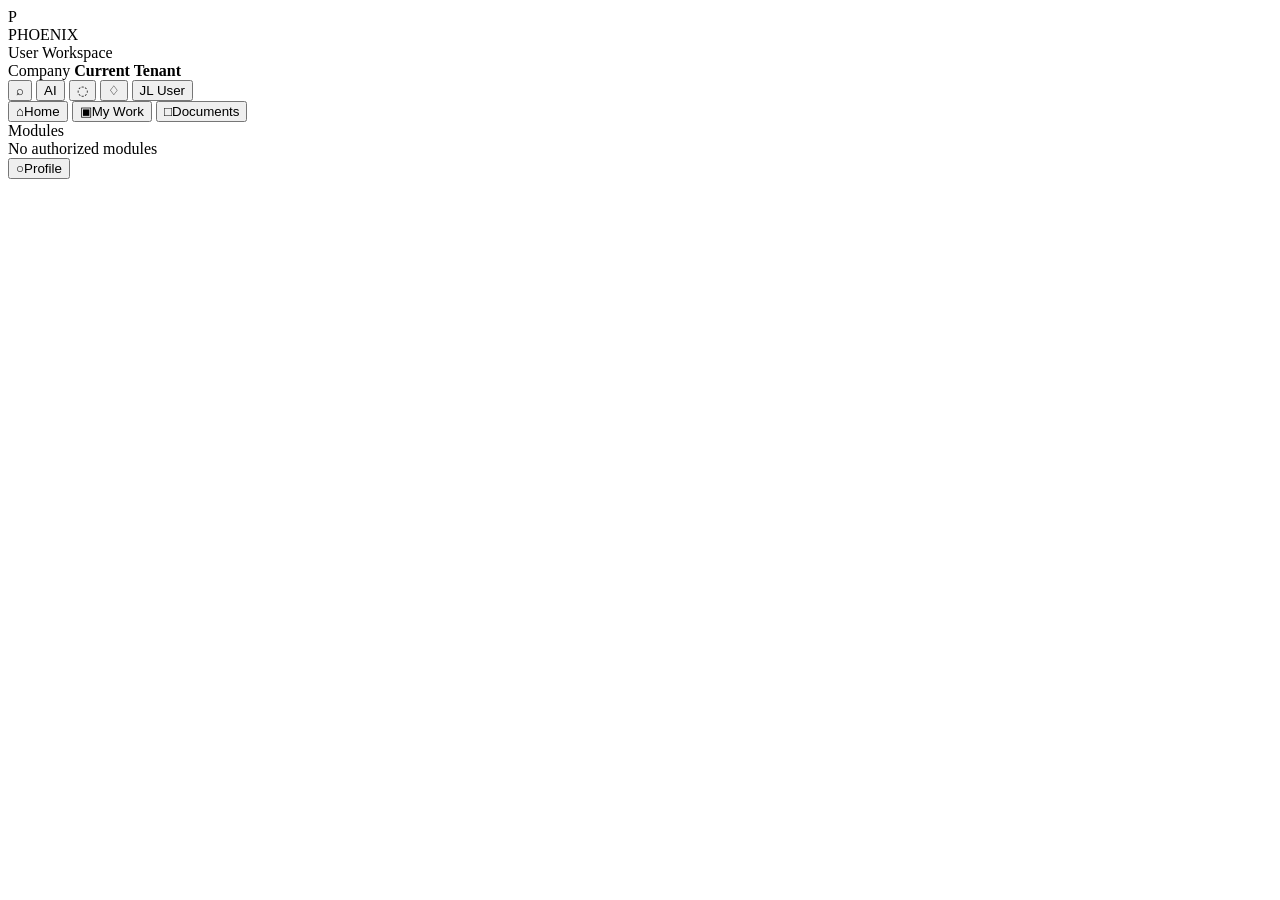
==== user_ui/index.html @ 4f516eb3 "Add Phoenix User UI shell entry point" ====
<!doctype html>
<html lang="en">
<head>
  <meta charset="utf-8">
  <meta name="viewport" content="width=device-width, initial-scale=1">
  <meta name="description" content="Phoenix User UI V0.1">
  <title>Phoenix — User Workspace</title>
  <link rel="stylesheet" href="styles.css">
</head>
<body>
  <div id="app" class="app-shell">
    <header class="core-header">
      <div class="brand-block" aria-label="Phoenix">
        <div class="brand-mark">P</div>
        <div>
          <div class="brand-name">PHOENIX</div>
          <div class="brand-subtitle">User Workspace</div>
        </div>
      </div>

      <div class="tenant-context">
        <span class="context-label">Company</span>
        <strong id="tenant-name">Current Tenant</strong>
      </div>

      <div class="header-actions" aria-label="Global actions">
        <button class="header-action" type="button" data-action="search" aria-label="Search">⌕</button>
        <button class="header-action" type="button" data-action="ai" aria-label="AI assistant">AI</button>
        <button class="header-action" type="button" data-action="communication" aria-label="Communication">◌</button>
        <button class="header-action notification-action" type="button" data-action="notifications" aria-label="Notifications">
          <span>♢</span><span class="notification-dot" aria-hidden="true"></span>
        </button>
        <button class="profile-button" type="button" data-action="profile" aria-label="Open profile">
          <span class="avatar">JL</span>
          <span class="profile-name" id="user-name">User</span>
        </button>
      </div>
    </header>

    <aside class="side-nav" aria-label="Primary navigation">
      <nav>
        <button class="nav-item active" type="button" data-route="home"><span class="nav-icon">⌂</span><span>Home</span></button>
        <button class="nav-item" type="button" data-route="my-work"><span class="nav-icon">▣</span><span>My Work</span></button>
        <button class="nav-item" type="button" data-route="documents"><span class="nav-icon">□</span><span>Documents</span></button>
      </nav>
      <div class="module-section">
        <div class="nav-section-title">Modules</div>
        <div id="module-navigation" class="module-navigation"></div>
        <div id="module-empty" class="nav-empty">No authorized modules</div>
      </div>
      <div class="side-nav-footer">
        <button class="nav-item" type="button" data-route="profile"><span class="nav-icon">○</span><span>Profile</span></button>
      </div>
    </aside>

    <main id="workspace" class="workspace" tabindex="-1">
      <div class="workspace-content">
        <div class="workspace-status" id="workspace-status" hidden></div>
        <section id="workspace-view" aria-live="polite"></section>
      </div>
    </main>
  </div>
  <script src="app.js"></script>
</body>
</html>
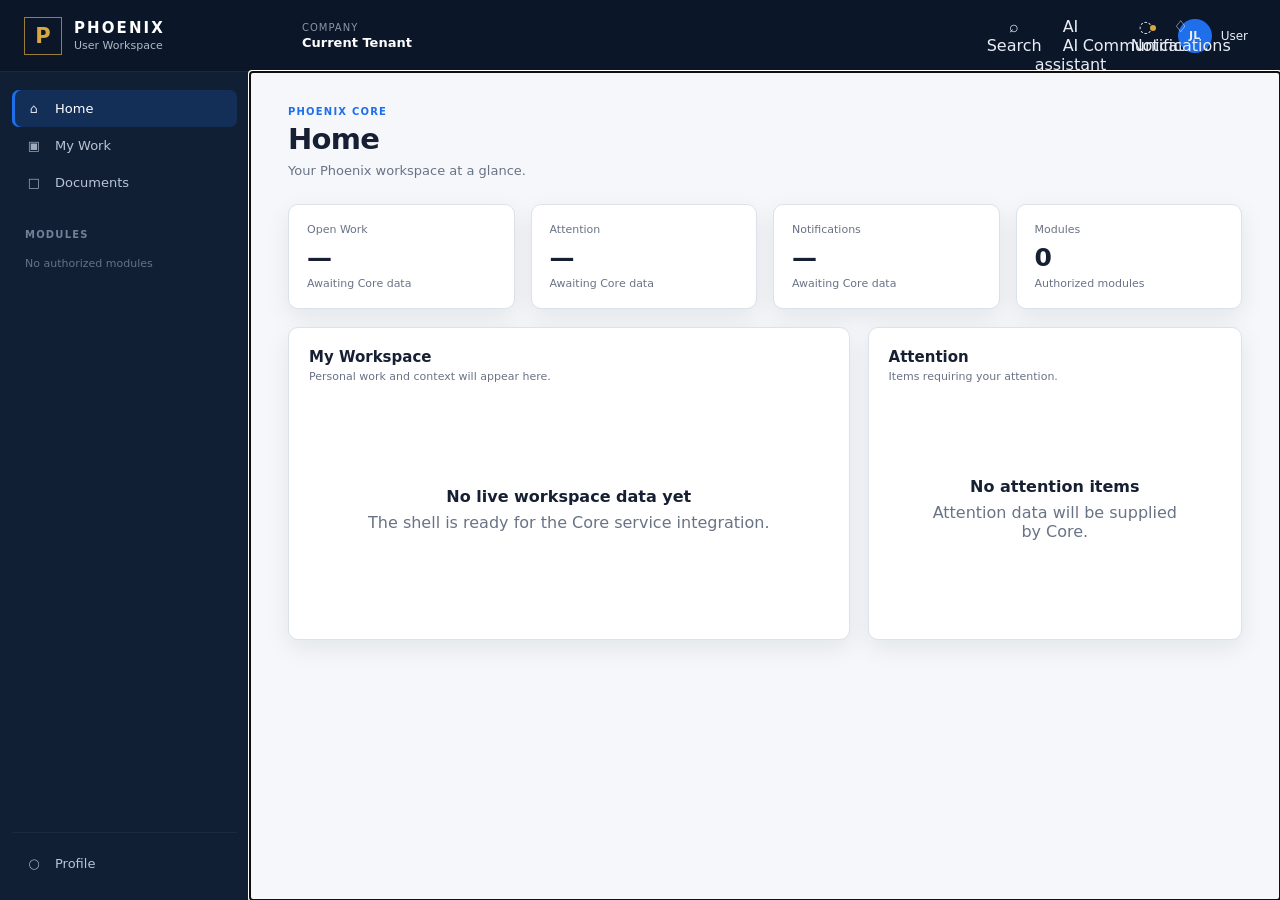
==== commit c8a46399: "Refine Phoenix User Shell header and navigation structure" ====
--- a/user_ui/index.html
+++ b/user_ui/index.html
@@ -11,45 +11,47 @@
   <div id="app" class="app-shell">
     <header class="core-header">
       <div class="brand-block" aria-label="Phoenix">
-        <div class="brand-mark">P</div>
-        <div>
+        <div class="brand-mark" aria-hidden="true">P</div>
+        <div class="brand-copy">
           <div class="brand-name">PHOENIX</div>
           <div class="brand-subtitle">User Workspace</div>
         </div>
       </div>
 
-      <div class="tenant-context">
+      <div class="tenant-context" aria-label="Current company context">
         <span class="context-label">Company</span>
         <strong id="tenant-name">Current Tenant</strong>
       </div>
 
       <div class="header-actions" aria-label="Global actions">
-        <button class="header-action" type="button" data-action="search" aria-label="Search">⌕</button>
-        <button class="header-action" type="button" data-action="ai" aria-label="AI assistant">AI</button>
-        <button class="header-action" type="button" data-action="communication" aria-label="Communication">◌</button>
+        <button class="header-action" type="button" data-action="search" aria-label="Search"><span aria-hidden="true">⌕</span><span class="sr-only">Search</span></button>
+        <button class="header-action" type="button" data-action="ai" aria-label="AI assistant"><span class="ai-mark" aria-hidden="true">AI</span><span class="sr-only">AI assistant</span></button>
+        <button class="header-action" type="button" data-action="communication" aria-label="Communication"><span aria-hidden="true">◌</span><span class="sr-only">Communication</span></button>
         <button class="header-action notification-action" type="button" data-action="notifications" aria-label="Notifications">
-          <span>♢</span><span class="notification-dot" aria-hidden="true"></span>
+          <span aria-hidden="true">♢</span><span class="notification-dot" aria-hidden="true"></span><span class="sr-only">Notifications</span>
         </button>
         <button class="profile-button" type="button" data-action="profile" aria-label="Open profile">
-          <span class="avatar">JL</span>
+          <span class="avatar" aria-hidden="true">JL</span>
           <span class="profile-name" id="user-name">User</span>
         </button>
       </div>
     </header>
 
     <aside class="side-nav" aria-label="Primary navigation">
-      <nav>
-        <button class="nav-item active" type="button" data-route="home"><span class="nav-icon">⌂</span><span>Home</span></button>
-        <button class="nav-item" type="button" data-route="my-work"><span class="nav-icon">▣</span><span>My Work</span></button>
-        <button class="nav-item" type="button" data-route="documents"><span class="nav-icon">□</span><span>Documents</span></button>
+      <nav class="primary-nav">
+        <button class="nav-item active" type="button" data-route="home"><span class="nav-icon" aria-hidden="true">⌂</span><span>Home</span></button>
+        <button class="nav-item" type="button" data-route="my-work"><span class="nav-icon" aria-hidden="true">▣</span><span>My Work</span></button>
+        <button class="nav-item" type="button" data-route="documents"><span class="nav-icon" aria-hidden="true">□</span><span>Documents</span></button>
       </nav>
-      <div class="module-section">
-        <div class="nav-section-title">Modules</div>
+
+      <section class="module-section" aria-labelledby="module-heading">
+        <div id="module-heading" class="nav-section-title">Modules</div>
         <div id="module-navigation" class="module-navigation"></div>
         <div id="module-empty" class="nav-empty">No authorized modules</div>
-      </div>
+      </section>
+
       <div class="side-nav-footer">
-        <button class="nav-item" type="button" data-route="profile"><span class="nav-icon">○</span><span>Profile</span></button>
+        <button class="nav-item" type="button" data-route="profile"><span class="nav-icon" aria-hidden="true">○</span><span>Profile</span></button>
       </div>
     </aside>
 
--- a/user_ui/styles.css
+++ b/user_ui/styles.css
@@ -0,0 +1,93 @@
+:root {
+  --phoenix-navy: #0b1628;
+  --phoenix-navy-2: #111f35;
+  --phoenix-blue: #1f6feb;
+  --phoenix-gold: #d8a83e;
+  --surface: #f5f7fa;
+  --surface-raised: #ffffff;
+  --border: #dce2ea;
+  --text: #172033;
+  --muted: #697386;
+  --success: #238636;
+  --danger: #c93c37;
+  --shadow: 0 8px 24px rgba(11, 22, 40, 0.08);
+}
+
+* { box-sizing: border-box; }
+html, body { margin: 0; min-height: 100%; font-family: Inter, ui-sans-serif, system-ui, -apple-system, BlinkMacSystemFont, "Segoe UI", sans-serif; color: var(--text); background: var(--surface); }
+button { font: inherit; }
+button:focus-visible { outline: 3px solid rgba(31, 111, 235, .35); outline-offset: 2px; }
+
+.app-shell { min-height: 100vh; display: grid; grid-template-columns: 250px 1fr; grid-template-rows: 72px 1fr; }
+.core-header { grid-column: 1 / -1; display: flex; align-items: center; gap: 28px; padding: 0 24px; color: #fff; background: var(--phoenix-navy); border-bottom: 1px solid rgba(255,255,255,.08); }
+.brand-block { display: flex; align-items: center; gap: 12px; min-width: 250px; }
+.brand-mark { width: 38px; height: 38px; display: grid; place-items: center; border: 1px solid rgba(216,168,62,.7); color: var(--phoenix-gold); font-weight: 800; font-size: 21px; }
+.brand-name { letter-spacing: .14em; font-size: 15px; font-weight: 800; }
+.brand-subtitle { color: #aeb9ca; font-size: 11px; margin-top: 2px; }
+.tenant-context { display: flex; flex-direction: column; gap: 2px; flex: 1; }
+.context-label { color: #8996aa; font-size: 10px; text-transform: uppercase; letter-spacing: .1em; }
+.tenant-context strong { font-size: 13px; font-weight: 600; }
+.header-actions { display: flex; align-items: center; gap: 8px; }
+.header-action, .profile-button { border: 0; color: #e9eef6; background: transparent; cursor: pointer; }
+.header-action { width: 40px; height: 40px; display: grid; place-items: center; border-radius: 8px; }
+.header-action:hover, .profile-button:hover { background: rgba(255,255,255,.08); }
+.notification-action { position: relative; }
+.notification-dot { position: absolute; top: 9px; right: 9px; width: 6px; height: 6px; border-radius: 50%; background: var(--phoenix-gold); }
+.profile-button { display: flex; align-items: center; gap: 9px; padding: 5px 8px 5px 5px; border-radius: 22px; }
+.avatar { width: 34px; height: 34px; display: grid; place-items: center; border-radius: 50%; background: var(--phoenix-blue); font-size: 11px; font-weight: 700; }
+.profile-name { font-size: 12px; }
+
+.side-nav { display: flex; flex-direction: column; padding: 18px 12px; color: #cbd5e3; background: var(--phoenix-navy-2); border-right: 1px solid #1c2a40; }
+.nav-item { width: 100%; display: flex; align-items: center; gap: 12px; padding: 11px 13px; border: 0; border-radius: 7px; color: #b9c4d5; background: transparent; text-align: left; cursor: pointer; font-size: 13px; }
+.nav-item:hover { background: rgba(255,255,255,.055); color: #fff; }
+.nav-item.active { color: #fff; background: rgba(31,111,235,.19); box-shadow: inset 3px 0 0 var(--phoenix-blue); }
+.nav-icon { width: 18px; text-align: center; opacity: .85; }
+.module-section { margin-top: 28px; }
+.nav-section-title { padding: 0 13px 9px; color: #738197; font-size: 10px; text-transform: uppercase; letter-spacing: .12em; font-weight: 700; }
+.module-navigation { display: grid; gap: 2px; }
+.nav-empty { padding: 8px 13px; color: #657287; font-size: 11px; }
+.side-nav-footer { margin-top: auto; padding-top: 12px; border-top: 1px solid #1c2a40; }
+
+.workspace { min-width: 0; background: var(--surface); overflow: auto; }
+.workspace-content { max-width: 1440px; margin: 0 auto; padding: 34px 38px 50px; }
+.workspace-header { display: flex; justify-content: space-between; align-items: flex-end; gap: 20px; margin-bottom: 26px; }
+.eyebrow { margin: 0 0 5px; color: var(--phoenix-blue); font-size: 10px; font-weight: 800; letter-spacing: .12em; text-transform: uppercase; }
+.workspace-title { margin: 0; font-size: 29px; letter-spacing: -.025em; }
+.workspace-subtitle { margin: 7px 0 0; color: var(--muted); font-size: 13px; }
+.card-grid { display: grid; grid-template-columns: repeat(4, minmax(0, 1fr)); gap: 16px; }
+.card { background: var(--surface-raised); border: 1px solid var(--border); border-radius: 10px; box-shadow: var(--shadow); }
+.kpi { padding: 18px; }
+.kpi-label { color: var(--muted); font-size: 11px; }
+.kpi-value { margin-top: 7px; font-size: 25px; font-weight: 750; }
+.kpi-note { margin-top: 5px; color: var(--muted); font-size: 11px; }
+.content-grid { display: grid; grid-template-columns: 1.5fr 1fr; gap: 18px; margin-top: 18px; }
+.panel { padding: 20px; }
+.panel-title { margin: 0 0 4px; font-size: 15px; }
+.panel-subtitle { margin: 0 0 16px; color: var(--muted); font-size: 11px; }
+.empty-state { min-height: 220px; display: grid; place-items: center; text-align: center; padding: 35px; color: var(--muted); }
+.empty-state strong { display: block; color: var(--text); margin-bottom: 7px; }
+.status { padding: 12px 15px; margin-bottom: 18px; border: 1px solid var(--border); border-radius: 8px; background: #fff; font-size: 12px; }
+.status.info { border-left: 3px solid var(--phoenix-blue); }
+.status.error { border-left: 3px solid var(--danger); }
+
+@media (max-width: 900px) {
+  .app-shell { grid-template-columns: 72px 1fr; }
+  .brand-block { min-width: auto; }
+  .brand-name, .brand-subtitle, .tenant-context, .profile-name, .nav-item span:not(.nav-icon), .nav-section-title, .nav-empty { display: none; }
+  .side-nav { align-items: center; }
+  .nav-item { justify-content: center; padding: 12px; }
+  .card-grid { grid-template-columns: repeat(2, minmax(0, 1fr)); }
+  .content-grid { grid-template-columns: 1fr; }
+  .workspace-content { padding: 25px 22px 40px; }
+}
+
+@media (max-width: 620px) {
+  .app-shell { display: block; }
+  .core-header { height: 64px; padding: 0 14px; }
+  .side-nav { position: sticky; top: 0; z-index: 5; flex-direction: row; padding: 6px; overflow-x: auto; border-right: 0; border-bottom: 1px solid #1c2a40; }
+  .side-nav nav, .module-section, .side-nav-footer { display: flex; margin: 0; padding: 0; border: 0; }
+  .side-nav .nav-item { width: auto; min-width: 48px; }
+  .workspace-content { padding: 22px 15px 35px; }
+  .workspace-title { font-size: 24px; }
+  .card-grid { grid-template-columns: 1fr; }
+}
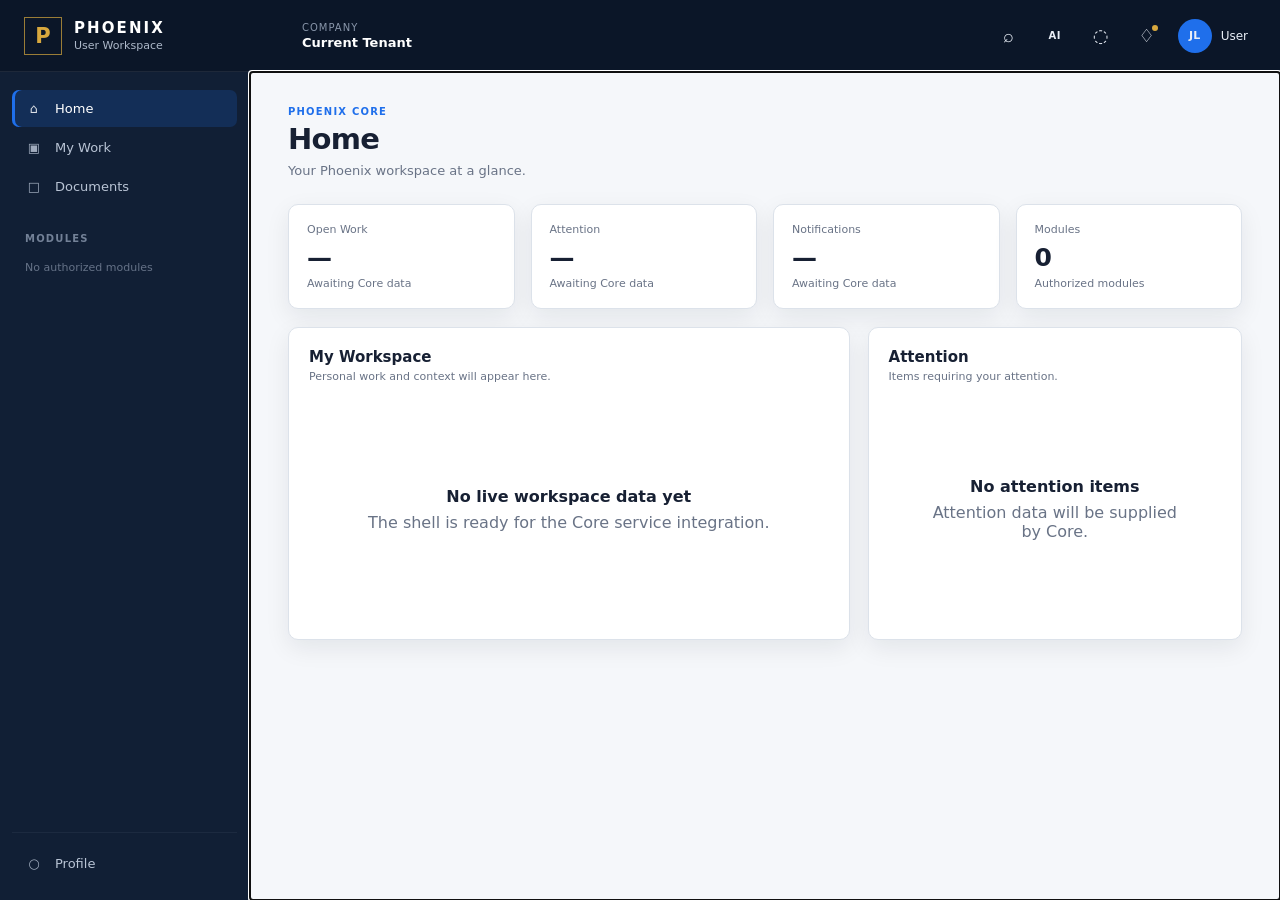
==== commit 00f84b39: "Connect User UI shell to module discovery adapter" ====
--- a/user_ui/index.html
+++ b/user_ui/index.html
@@ -12,56 +12,32 @@
     <header class="core-header">
       <div class="brand-block" aria-label="Phoenix">
         <div class="brand-mark" aria-hidden="true">P</div>
-        <div class="brand-copy">
-          <div class="brand-name">PHOENIX</div>
-          <div class="brand-subtitle">User Workspace</div>
-        </div>
+        <div class="brand-copy"><div class="brand-name">PHOENIX</div><div class="brand-subtitle">User Workspace</div></div>
       </div>
-
-      <div class="tenant-context" aria-label="Current company context">
-        <span class="context-label">Company</span>
-        <strong id="tenant-name">Current Tenant</strong>
-      </div>
-
+      <div class="tenant-context" aria-label="Current company context"><span class="context-label">Company</span><strong id="tenant-name">Current Tenant</strong></div>
       <div class="header-actions" aria-label="Global actions">
         <button class="header-action" type="button" data-action="search" aria-label="Search"><span aria-hidden="true">⌕</span><span class="sr-only">Search</span></button>
         <button class="header-action" type="button" data-action="ai" aria-label="AI assistant"><span class="ai-mark" aria-hidden="true">AI</span><span class="sr-only">AI assistant</span></button>
         <button class="header-action" type="button" data-action="communication" aria-label="Communication"><span aria-hidden="true">◌</span><span class="sr-only">Communication</span></button>
-        <button class="header-action notification-action" type="button" data-action="notifications" aria-label="Notifications">
-          <span aria-hidden="true">♢</span><span class="notification-dot" aria-hidden="true"></span><span class="sr-only">Notifications</span>
-        </button>
-        <button class="profile-button" type="button" data-action="profile" aria-label="Open profile">
-          <span class="avatar" aria-hidden="true">JL</span>
-          <span class="profile-name" id="user-name">User</span>
-        </button>
+        <button class="header-action notification-action" type="button" data-action="notifications" aria-label="Notifications"><span aria-hidden="true">♢</span><span class="notification-dot" aria-hidden="true"></span><span class="sr-only">Notifications</span></button>
+        <button class="profile-button" type="button" data-action="profile" aria-label="Open profile"><span class="avatar" aria-hidden="true">JL</span><span class="profile-name" id="user-name">User</span></button>
       </div>
     </header>
-
     <aside class="side-nav" aria-label="Primary navigation">
       <nav class="primary-nav">
         <button class="nav-item active" type="button" data-route="home"><span class="nav-icon" aria-hidden="true">⌂</span><span>Home</span></button>
         <button class="nav-item" type="button" data-route="my-work"><span class="nav-icon" aria-hidden="true">▣</span><span>My Work</span></button>
         <button class="nav-item" type="button" data-route="documents"><span class="nav-icon" aria-hidden="true">□</span><span>Documents</span></button>
       </nav>
-
       <section class="module-section" aria-labelledby="module-heading">
         <div id="module-heading" class="nav-section-title">Modules</div>
         <div id="module-navigation" class="module-navigation"></div>
         <div id="module-empty" class="nav-empty">No authorized modules</div>
       </section>
-
-      <div class="side-nav-footer">
-        <button class="nav-item" type="button" data-route="profile"><span class="nav-icon" aria-hidden="true">○</span><span>Profile</span></button>
-      </div>
+      <div class="side-nav-footer"><button class="nav-item" type="button" data-route="profile"><span class="nav-icon" aria-hidden="true">○</span><span>Profile</span></button></div>
     </aside>
-
-    <main id="workspace" class="workspace" tabindex="-1">
-      <div class="workspace-content">
-        <div class="workspace-status" id="workspace-status" hidden></div>
-        <section id="workspace-view" aria-live="polite"></section>
-      </div>
-    </main>
+    <main id="workspace" class="workspace" tabindex="-1"><div class="workspace-content"><div class="workspace-status" id="workspace-status" hidden></div><section id="workspace-view" aria-live="polite"></section></div></main>
   </div>
-  <script src="app.js"></script>
+  <script type="module" src="app.js"></script>
 </body>
 </html>
--- a/user_ui/styles.css
+++ b/user_ui/styles.css
@@ -8,7 +8,6 @@
   --border: #dce2ea;
   --text: #172033;
   --muted: #697386;
-  --success: #238636;
   --danger: #c93c37;
   --shadow: 0 8px 24px rgba(11, 22, 40, 0.08);
 }
@@ -17,6 +16,7 @@
 html, body { margin: 0; min-height: 100%; font-family: Inter, ui-sans-serif, system-ui, -apple-system, BlinkMacSystemFont, "Segoe UI", sans-serif; color: var(--text); background: var(--surface); }
 button { font: inherit; }
 button:focus-visible { outline: 3px solid rgba(31, 111, 235, .35); outline-offset: 2px; }
+.sr-only { position: absolute; width: 1px; height: 1px; padding: 0; margin: -1px; overflow: hidden; clip: rect(0, 0, 0, 0); white-space: nowrap; border: 0; }
 
 .app-shell { min-height: 100vh; display: grid; grid-template-columns: 250px 1fr; grid-template-rows: 72px 1fr; }
 .core-header { grid-column: 1 / -1; display: flex; align-items: center; gap: 28px; padding: 0 24px; color: #fff; background: var(--phoenix-navy); border-bottom: 1px solid rgba(255,255,255,.08); }
@@ -24,13 +24,14 @@
 .brand-mark { width: 38px; height: 38px; display: grid; place-items: center; border: 1px solid rgba(216,168,62,.7); color: var(--phoenix-gold); font-weight: 800; font-size: 21px; }
 .brand-name { letter-spacing: .14em; font-size: 15px; font-weight: 800; }
 .brand-subtitle { color: #aeb9ca; font-size: 11px; margin-top: 2px; }
-.tenant-context { display: flex; flex-direction: column; gap: 2px; flex: 1; }
+.tenant-context { display: flex; flex-direction: column; gap: 2px; flex: 1; min-width: 0; }
 .context-label { color: #8996aa; font-size: 10px; text-transform: uppercase; letter-spacing: .1em; }
-.tenant-context strong { font-size: 13px; font-weight: 600; }
-.header-actions { display: flex; align-items: center; gap: 8px; }
+.tenant-context strong { font-size: 13px; font-weight: 600; overflow: hidden; text-overflow: ellipsis; white-space: nowrap; }
+.header-actions { display: flex; align-items: center; gap: 6px; }
 .header-action, .profile-button { border: 0; color: #e9eef6; background: transparent; cursor: pointer; }
-.header-action { width: 40px; height: 40px; display: grid; place-items: center; border-radius: 8px; }
+.header-action { position: relative; width: 40px; height: 40px; display: grid; place-items: center; border-radius: 8px; font-size: 18px; }
 .header-action:hover, .profile-button:hover { background: rgba(255,255,255,.08); }
+.ai-mark { font-size: 10px; font-weight: 800; letter-spacing: .05em; }
 .notification-action { position: relative; }
 .notification-dot { position: absolute; top: 9px; right: 9px; width: 6px; height: 6px; border-radius: 50%; background: var(--phoenix-gold); }
 .profile-button { display: flex; align-items: center; gap: 9px; padding: 5px 8px 5px 5px; border-radius: 22px; }
@@ -38,6 +39,7 @@
 .profile-name { font-size: 12px; }
 
 .side-nav { display: flex; flex-direction: column; padding: 18px 12px; color: #cbd5e3; background: var(--phoenix-navy-2); border-right: 1px solid #1c2a40; }
+.primary-nav { display: grid; gap: 2px; }
 .nav-item { width: 100%; display: flex; align-items: center; gap: 12px; padding: 11px 13px; border: 0; border-radius: 7px; color: #b9c4d5; background: transparent; text-align: left; cursor: pointer; font-size: 13px; }
 .nav-item:hover { background: rgba(255,255,255,.055); color: #fff; }
 .nav-item.active { color: #fff; background: rgba(31,111,235,.19); box-shadow: inset 3px 0 0 var(--phoenix-blue); }
@@ -73,8 +75,9 @@
 @media (max-width: 900px) {
   .app-shell { grid-template-columns: 72px 1fr; }
   .brand-block { min-width: auto; }
-  .brand-name, .brand-subtitle, .tenant-context, .profile-name, .nav-item span:not(.nav-icon), .nav-section-title, .nav-empty { display: none; }
+  .brand-copy, .tenant-context, .profile-name, .nav-item span:not(.nav-icon), .nav-section-title, .nav-empty { display: none; }
   .side-nav { align-items: center; }
+  .primary-nav { width: 100%; }
   .nav-item { justify-content: center; padding: 12px; }
   .card-grid { grid-template-columns: repeat(2, minmax(0, 1fr)); }
   .content-grid { grid-template-columns: 1fr; }
@@ -83,9 +86,13 @@
 
 @media (max-width: 620px) {
   .app-shell { display: block; }
-  .core-header { height: 64px; padding: 0 14px; }
+  .core-header { height: 64px; gap: 10px; padding: 0 12px; }
+  .brand-block { flex: 1; }
+  .header-actions { gap: 2px; }
+  .header-action { width: 34px; height: 34px; }
+  .profile-button { padding-right: 2px; }
   .side-nav { position: sticky; top: 0; z-index: 5; flex-direction: row; padding: 6px; overflow-x: auto; border-right: 0; border-bottom: 1px solid #1c2a40; }
-  .side-nav nav, .module-section, .side-nav-footer { display: flex; margin: 0; padding: 0; border: 0; }
+  .primary-nav, .module-section, .side-nav-footer { display: flex; margin: 0; padding: 0; border: 0; }
   .side-nav .nav-item { width: auto; min-width: 48px; }
   .workspace-content { padding: 22px 15px 35px; }
   .workspace-title { font-size: 24px; }
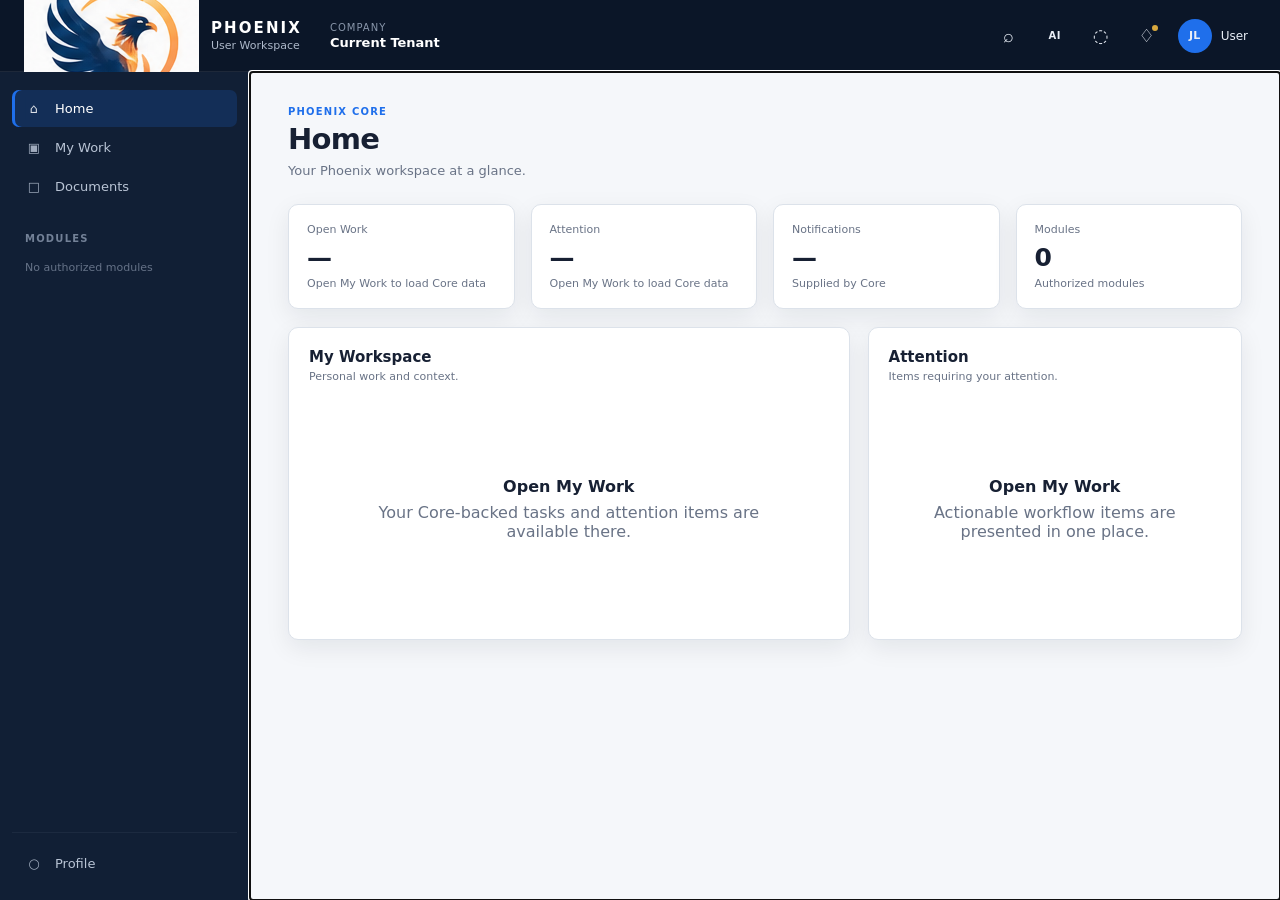
==== commit 9285d263: "Use authoritative Phoenix logo in User UI shell" ====
--- a/user_ui/index.html
+++ b/user_ui/index.html
@@ -11,7 +11,7 @@
   <div id="app" class="app-shell">
     <header class="core-header">
       <div class="brand-block" aria-label="Phoenix">
-        <div class="brand-mark" aria-hidden="true">P</div>
+        <img class="brand-logo" src="/core/phoenix_logo.png" alt="Phoenix">
         <div class="brand-copy"><div class="brand-name">PHOENIX</div><div class="brand-subtitle">User Workspace</div></div>
       </div>
       <div class="tenant-context" aria-label="Current company context"><span class="context-label">Company</span><strong id="tenant-name">Current Tenant</strong></div>
--- a/user_ui/styles.css
+++ b/user_ui/styles.css
@@ -16,6 +16,7 @@
 html, body { margin: 0; min-height: 100%; font-family: Inter, ui-sans-serif, system-ui, -apple-system, BlinkMacSystemFont, "Segoe UI", sans-serif; color: var(--text); background: var(--surface); }
 button { font: inherit; }
 button:focus-visible { outline: 3px solid rgba(31, 111, 235, .35); outline-offset: 2px; }
+button:disabled { cursor: not-allowed; opacity: .48; }
 .sr-only { position: absolute; width: 1px; height: 1px; padding: 0; margin: -1px; overflow: hidden; clip: rect(0, 0, 0, 0); white-space: nowrap; border: 0; }
 
 .app-shell { min-height: 100vh; display: grid; grid-template-columns: 250px 1fr; grid-template-rows: 72px 1fr; }
@@ -72,6 +73,41 @@
 .status.info { border-left: 3px solid var(--phoenix-blue); }
 .status.error { border-left: 3px solid var(--danger); }
 
+.button-primary, .button-secondary { border-radius: 7px; padding: 9px 13px; border: 1px solid transparent; font-size: 12px; font-weight: 650; cursor: pointer; }
+.button-primary { color: #fff; background: var(--phoenix-blue); }
+.button-primary:hover:not(:disabled) { filter: brightness(.94); }
+.button-secondary { color: var(--text); background: #fff; border-color: var(--border); }
+.button-secondary:hover:not(:disabled) { background: #f8fafc; }
+.workspace-actions { display: flex; gap: 8px; margin: -8px 0 18px; }
+.workspace-meta { display: flex; flex-wrap: wrap; justify-content: flex-end; gap: 7px; }
+.status-pill { display: inline-flex; align-items: center; min-height: 28px; padding: 5px 9px; border: 1px solid var(--border); border-radius: 999px; background: #fff; color: var(--muted); font-size: 10px; font-weight: 700; }
+.workspace-tabs { display: flex; gap: 4px; margin-bottom: 12px; border-bottom: 1px solid var(--border); }
+.workspace-tab { padding: 9px 13px; border: 0; border-bottom: 2px solid transparent; color: var(--muted); background: transparent; cursor: pointer; font-size: 12px; font-weight: 650; }
+.workspace-tab.active { color: var(--phoenix-blue); border-bottom-color: var(--phoenix-blue); }
+.table-state { padding: 30px; text-align: center; color: var(--muted); font-size: 12px; }
+.detail-grid { display: grid; grid-template-columns: repeat(2, minmax(0, 1fr)); gap: 1px; margin-top: 12px; border: 1px solid var(--border); background: var(--border); }
+.detail-item { display: flex; flex-direction: column; gap: 5px; min-width: 0; padding: 12px; background: #fff; }
+.detail-item span, .production-stage-item > div span { color: var(--muted); font-size: 10px; }
+.detail-item strong { font-size: 12px; overflow-wrap: anywhere; }
+.production-stage-list { display: grid; gap: 8px; }
+.production-stage-item { display: grid; grid-template-columns: minmax(150px, 1.5fr) repeat(3, minmax(80px, 1fr)); gap: 10px; align-items: center; padding: 11px; border: 1px solid var(--border); border-radius: 7px; background: #fff; }
+.production-stage-item > div { display: flex; flex-direction: column; gap: 4px; min-width: 0; }
+.production-stage-item > div:first-child strong { font-size: 12px; }
+.production-action-bar { display: flex; flex-wrap: wrap; gap: 8px; }
+.action-feedback { min-height: 18px; margin-top: 12px; padding: 0; font-size: 11px; }
+.action-feedback.info { color: var(--phoenix-blue); }
+.action-feedback.success { color: #287a48; }
+.action-feedback.error { color: var(--danger); }
+
+.work-item { display: grid; grid-template-columns: minmax(0, 1fr) auto auto; gap: 14px; align-items: center; padding: 13px 0; border-bottom: 1px solid var(--border); }
+.work-item:last-child { border-bottom: 0; }
+.work-item-main { display: flex; flex-direction: column; gap: 5px; min-width: 0; }
+.work-item-main strong { font-size: 12px; overflow-wrap: anywhere; }
+.work-item-main span, .work-item-meta span { color: var(--muted); font-size: 10px; overflow-wrap: anywhere; }
+.work-item-meta { display: flex; flex-direction: column; gap: 4px; min-width: 110px; text-align: right; }
+.work-item-open { white-space: nowrap; }
+.notification-item { grid-template-columns: minmax(0, 1fr) auto; }
+
 @media (max-width: 900px) {
   .app-shell { grid-template-columns: 72px 1fr; }
   .brand-block { min-width: auto; }
@@ -82,6 +118,7 @@
   .card-grid { grid-template-columns: repeat(2, minmax(0, 1fr)); }
   .content-grid { grid-template-columns: 1fr; }
   .workspace-content { padding: 25px 22px 40px; }
+  .production-stage-item { grid-template-columns: 1fr 1fr; }
 }
 
 @media (max-width: 620px) {
@@ -97,4 +134,9 @@
   .workspace-content { padding: 22px 15px 35px; }
   .workspace-title { font-size: 24px; }
   .card-grid { grid-template-columns: 1fr; }
+  .detail-grid { grid-template-columns: 1fr; }
+  .production-stage-item { grid-template-columns: 1fr; }
+  .workspace-meta { justify-content: flex-start; }
+  .work-item, .notification-item { grid-template-columns: 1fr; gap: 8px; }
+  .work-item-meta { text-align: left; min-width: 0; }
 }
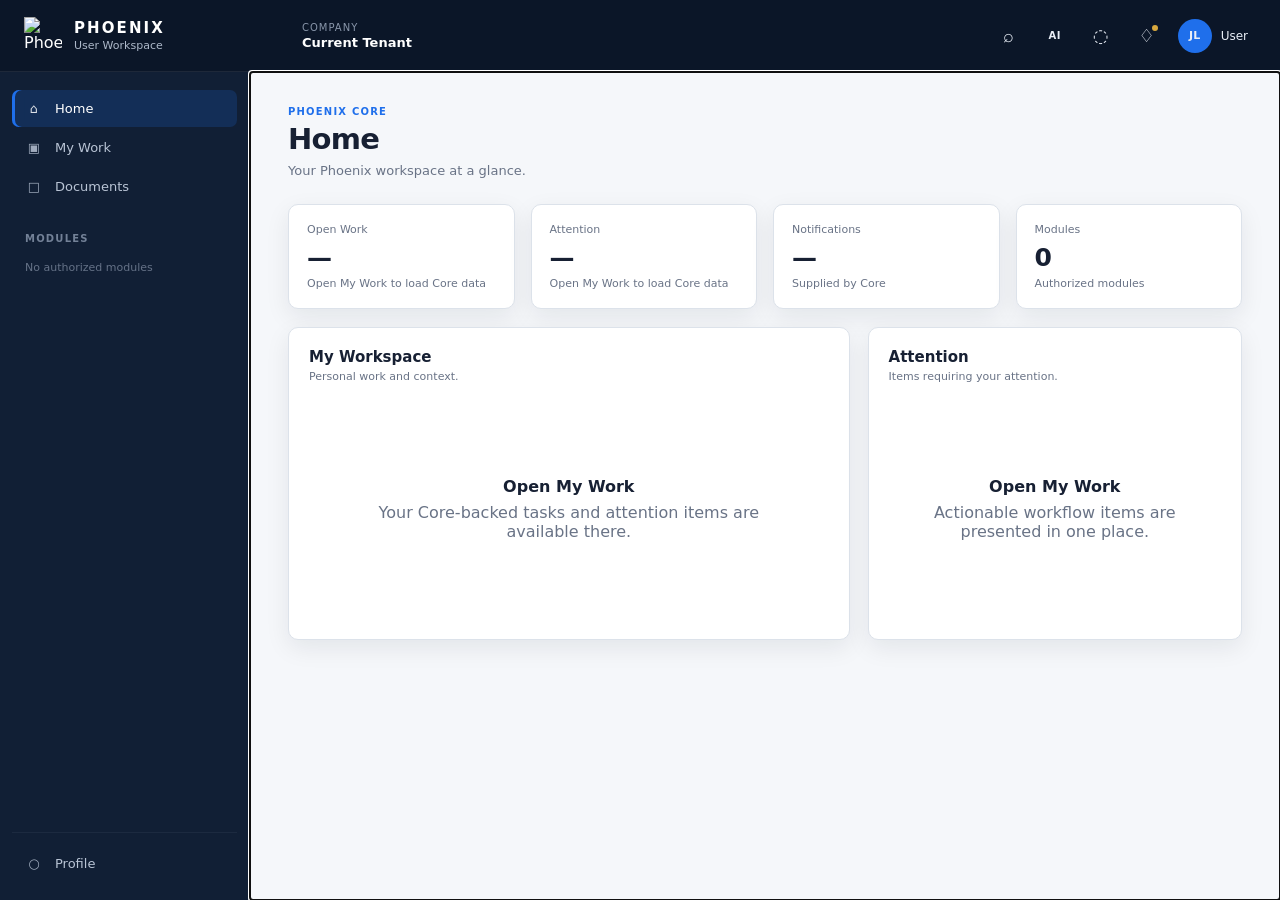
==== commit b4d9eb06: "Use Phoenix Core shared logo endpoint in User UI shell" ====
--- a/user_ui/index.html
+++ b/user_ui/index.html
@@ -11,7 +11,7 @@
   <div id="app" class="app-shell">
     <header class="core-header">
       <div class="brand-block" aria-label="Phoenix">
-        <img class="brand-logo" src="/core/phoenix_logo.png" alt="Phoenix">
+        <img class="brand-logo" src="/phoenix_logo.png" alt="Phoenix">
         <div class="brand-copy"><div class="brand-name">PHOENIX</div><div class="brand-subtitle">User Workspace</div></div>
       </div>
       <div class="tenant-context" aria-label="Current company context"><span class="context-label">Company</span><strong id="tenant-name">Current Tenant</strong></div>
--- a/user_ui/styles.css
+++ b/user_ui/styles.css
@@ -22,7 +22,7 @@
 .app-shell { min-height: 100vh; display: grid; grid-template-columns: 250px 1fr; grid-template-rows: 72px 1fr; }
 .core-header { grid-column: 1 / -1; display: flex; align-items: center; gap: 28px; padding: 0 24px; color: #fff; background: var(--phoenix-navy); border-bottom: 1px solid rgba(255,255,255,.08); }
 .brand-block { display: flex; align-items: center; gap: 12px; min-width: 250px; }
-.brand-mark { width: 38px; height: 38px; display: grid; place-items: center; border: 1px solid rgba(216,168,62,.7); color: var(--phoenix-gold); font-weight: 800; font-size: 21px; }
+.brand-logo { width: 38px; height: 38px; display: block; object-fit: contain; flex: 0 0 38px; }
 .brand-name { letter-spacing: .14em; font-size: 15px; font-weight: 800; }
 .brand-subtitle { color: #aeb9ca; font-size: 11px; margin-top: 2px; }
 .tenant-context { display: flex; flex-direction: column; gap: 2px; flex: 1; min-width: 0; }
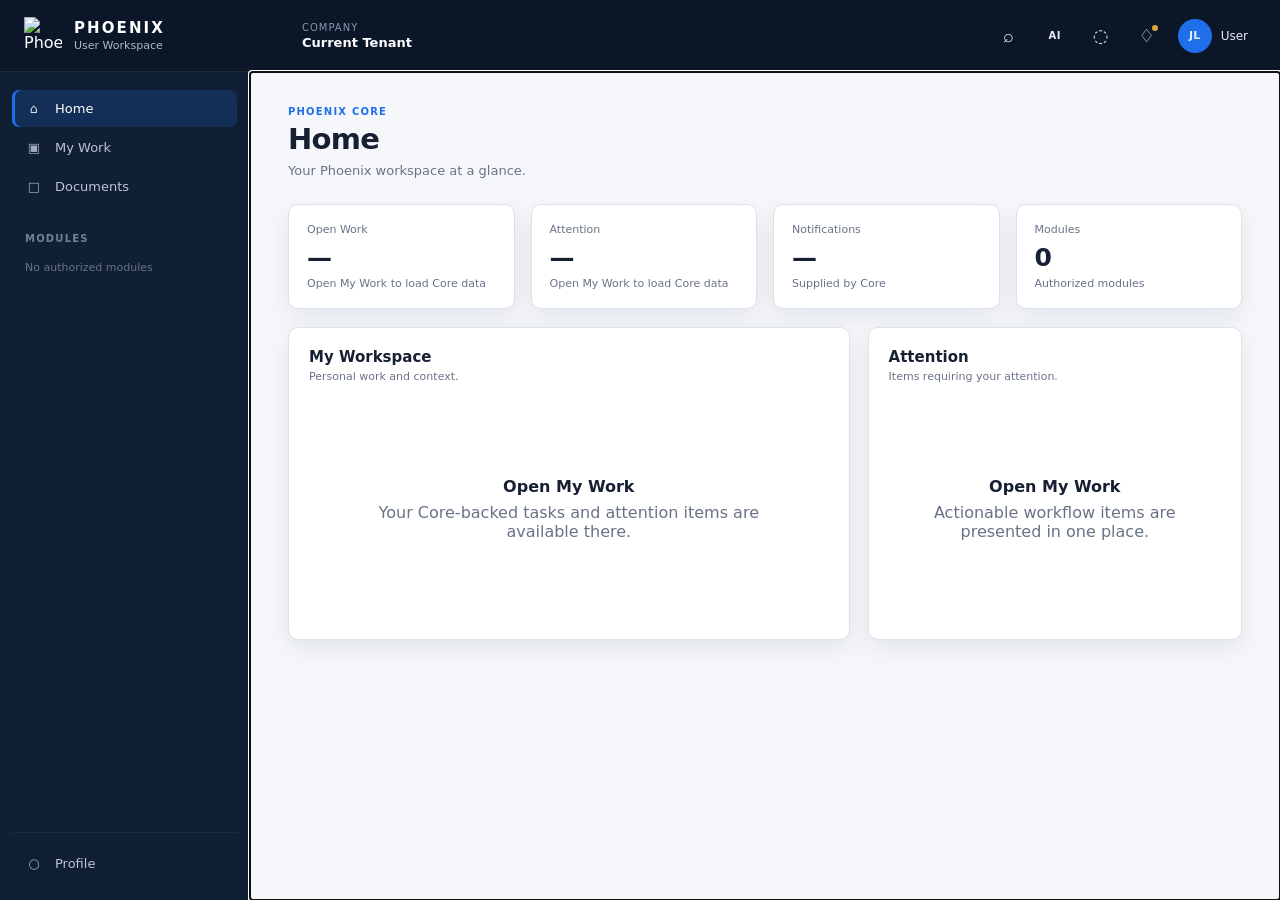
==== commit 2d28aaa5: "Standardize Phoenix User UI logo path" ====
--- a/user_ui/index.html
+++ b/user_ui/index.html
@@ -11,7 +11,7 @@
   <div id="app" class="app-shell">
     <header class="core-header">
       <div class="brand-block" aria-label="Phoenix">
-        <img class="brand-logo" src="/phoenix_logo.png" alt="Phoenix">
+        <img class="brand-logo" src="/icons/phoenix.png" alt="Phoenix">
         <div class="brand-copy"><div class="brand-name">PHOENIX</div><div class="brand-subtitle">User Workspace</div></div>
       </div>
       <div class="tenant-context" aria-label="Current company context"><span class="context-label">Company</span><strong id="tenant-name">Current Tenant</strong></div>
--- a/user_ui/styles.css
+++ b/user_ui/styles.css
@@ -11,14 +11,12 @@
   --danger: #c93c37;
   --shadow: 0 8px 24px rgba(11, 22, 40, 0.08);
 }
-
 * { box-sizing: border-box; }
 html, body { margin: 0; min-height: 100%; font-family: Inter, ui-sans-serif, system-ui, -apple-system, BlinkMacSystemFont, "Segoe UI", sans-serif; color: var(--text); background: var(--surface); }
 button { font: inherit; }
 button:focus-visible { outline: 3px solid rgba(31, 111, 235, .35); outline-offset: 2px; }
 button:disabled { cursor: not-allowed; opacity: .48; }
 .sr-only { position: absolute; width: 1px; height: 1px; padding: 0; margin: -1px; overflow: hidden; clip: rect(0, 0, 0, 0); white-space: nowrap; border: 0; }
-
 .app-shell { min-height: 100vh; display: grid; grid-template-columns: 250px 1fr; grid-template-rows: 72px 1fr; }
 .core-header { grid-column: 1 / -1; display: flex; align-items: center; gap: 28px; padding: 0 24px; color: #fff; background: var(--phoenix-navy); border-bottom: 1px solid rgba(255,255,255,.08); }
 .brand-block { display: flex; align-items: center; gap: 12px; min-width: 250px; }
@@ -38,7 +36,6 @@
 .profile-button { display: flex; align-items: center; gap: 9px; padding: 5px 8px 5px 5px; border-radius: 22px; }
 .avatar { width: 34px; height: 34px; display: grid; place-items: center; border-radius: 50%; background: var(--phoenix-blue); font-size: 11px; font-weight: 700; }
 .profile-name { font-size: 12px; }
-
 .side-nav { display: flex; flex-direction: column; padding: 18px 12px; color: #cbd5e3; background: var(--phoenix-navy-2); border-right: 1px solid #1c2a40; }
 .primary-nav { display: grid; gap: 2px; }
 .nav-item { width: 100%; display: flex; align-items: center; gap: 12px; padding: 11px 13px; border: 0; border-radius: 7px; color: #b9c4d5; background: transparent; text-align: left; cursor: pointer; font-size: 13px; }
@@ -50,7 +47,6 @@
 .module-navigation { display: grid; gap: 2px; }
 .nav-empty { padding: 8px 13px; color: #657287; font-size: 11px; }
 .side-nav-footer { margin-top: auto; padding-top: 12px; border-top: 1px solid #1c2a40; }
-
 .workspace { min-width: 0; background: var(--surface); overflow: auto; }
 .workspace-content { max-width: 1440px; margin: 0 auto; padding: 34px 38px 50px; }
 .workspace-header { display: flex; justify-content: space-between; align-items: flex-end; gap: 20px; margin-bottom: 26px; }
@@ -72,7 +68,6 @@
 .status { padding: 12px 15px; margin-bottom: 18px; border: 1px solid var(--border); border-radius: 8px; background: #fff; font-size: 12px; }
 .status.info { border-left: 3px solid var(--phoenix-blue); }
 .status.error { border-left: 3px solid var(--danger); }
-
 .button-primary, .button-secondary { border-radius: 7px; padding: 9px 13px; border: 1px solid transparent; font-size: 12px; font-weight: 650; cursor: pointer; }
 .button-primary { color: #fff; background: var(--phoenix-blue); }
 .button-primary:hover:not(:disabled) { filter: brightness(.94); }
@@ -98,7 +93,6 @@
 .action-feedback.info { color: var(--phoenix-blue); }
 .action-feedback.success { color: #287a48; }
 .action-feedback.error { color: var(--danger); }
-
 .work-item { display: grid; grid-template-columns: minmax(0, 1fr) auto auto; gap: 14px; align-items: center; padding: 13px 0; border-bottom: 1px solid var(--border); }
 .work-item:last-child { border-bottom: 0; }
 .work-item-main { display: flex; flex-direction: column; gap: 5px; min-width: 0; }
@@ -107,7 +101,13 @@
 .work-item-meta { display: flex; flex-direction: column; gap: 4px; min-width: 110px; text-align: right; }
 .work-item-open { white-space: nowrap; }
 .notification-item { grid-template-columns: minmax(0, 1fr) auto; }
-
+.notification-center-list { display: grid; gap: 0; }
+.notification-center-item { display: grid; grid-template-columns: minmax(0, 1fr) auto; gap: 18px; padding: 15px 0; border-bottom: 1px solid var(--border); }
+.notification-center-item:last-child { border-bottom: 0; }
+.notification-center-main { display: flex; flex-direction: column; gap: 5px; min-width: 0; }
+.notification-center-main strong { font-size: 12px; }
+.notification-center-main span { color: var(--muted); font-size: 11px; overflow-wrap: anywhere; }
+.notification-center-meta { color: var(--muted); font-size: 10px; text-align: right; white-space: nowrap; }
 @media (max-width: 900px) {
   .app-shell { grid-template-columns: 72px 1fr; }
   .brand-block { min-width: auto; }
@@ -120,7 +120,6 @@
   .workspace-content { padding: 25px 22px 40px; }
   .production-stage-item { grid-template-columns: 1fr 1fr; }
 }
-
 @media (max-width: 620px) {
   .app-shell { display: block; }
   .core-header { height: 64px; gap: 10px; padding: 0 12px; }
@@ -137,6 +136,6 @@
   .detail-grid { grid-template-columns: 1fr; }
   .production-stage-item { grid-template-columns: 1fr; }
   .workspace-meta { justify-content: flex-start; }
-  .work-item, .notification-item { grid-template-columns: 1fr; gap: 8px; }
-  .work-item-meta { text-align: left; min-width: 0; }
+  .work-item, .notification-item, .notification-center-item { grid-template-columns: 1fr; gap: 8px; }
+  .work-item-meta, .notification-center-meta { text-align: left; min-width: 0; }
 }
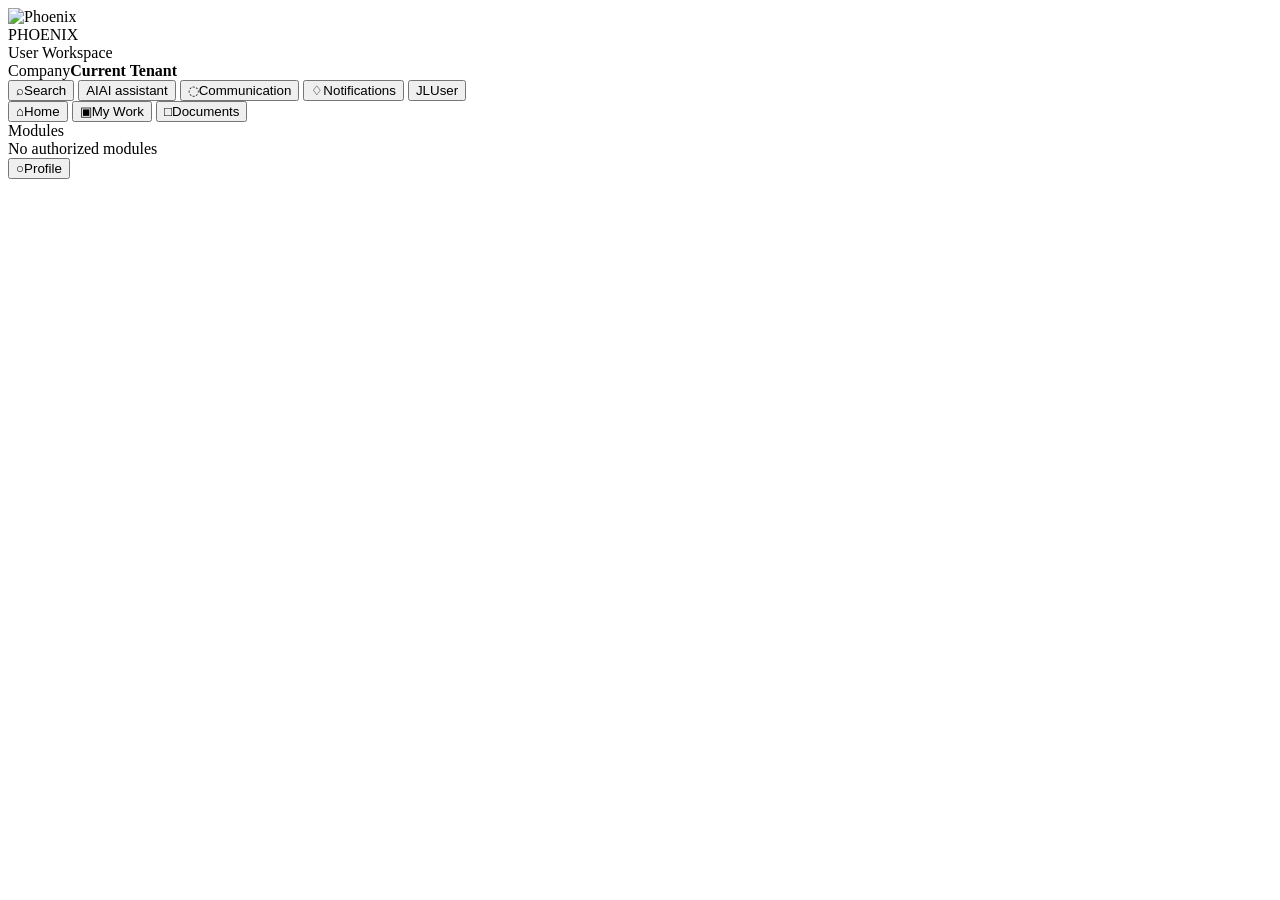
==== commit 750c01ef: "fix(user-ui): make /user assets resolve under application host" ====
--- a/user_ui/index.html
+++ b/user_ui/index.html
@@ -4,6 +4,7 @@
   <meta charset="utf-8">
   <meta name="viewport" content="width=device-width, initial-scale=1">
   <meta name="description" content="Phoenix User UI V0.1">
+  <base href="/user/">
   <title>Phoenix — User Workspace</title>
   <link rel="stylesheet" href="styles.css">
 </head>
--- a/user_ui/styles.css
+++ b/user_ui/styles.css
@@ -68,11 +68,11 @@
 .status { padding: 12px 15px; margin-bottom: 18px; border: 1px solid var(--border); border-radius: 8px; background: #fff; font-size: 12px; }
 .status.info { border-left: 3px solid var(--phoenix-blue); }
 .status.error { border-left: 3px solid var(--danger); }
-.button-primary, .button-secondary { border-radius: 7px; padding: 9px 13px; border: 1px solid transparent; font-size: 12px; font-weight: 650; cursor: pointer; }
-.button-primary { color: #fff; background: var(--phoenix-blue); }
-.button-primary:hover:not(:disabled) { filter: brightness(.94); }
-.button-secondary { color: var(--text); background: #fff; border-color: var(--border); }
-.button-secondary:hover:not(:disabled) { background: #f8fafc; }
+.button-primary, .button-secondary, .button.primary, .button.secondary { border-radius: 7px; padding: 9px 13px; border: 1px solid transparent; font-size: 12px; font-weight: 650; cursor: pointer; }
+.button-primary, .button.primary { color: #fff; background: var(--phoenix-blue); }
+.button-primary:hover:not(:disabled), .button.primary:hover:not(:disabled) { filter: brightness(.94); }
+.button-secondary, .button.secondary { color: var(--text); background: #fff; border-color: var(--border); }
+.button-secondary:hover:not(:disabled), .button.secondary:hover:not(:disabled) { background: #f8fafc; }
 .workspace-actions { display: flex; gap: 8px; margin: -8px 0 18px; }
 .workspace-meta { display: flex; flex-wrap: wrap; justify-content: flex-end; gap: 7px; }
 .status-pill { display: inline-flex; align-items: center; min-height: 28px; padding: 5px 9px; border: 1px solid var(--border); border-radius: 999px; background: #fff; color: var(--muted); font-size: 10px; font-weight: 700; }
@@ -108,6 +108,44 @@
 .notification-center-main strong { font-size: 12px; }
 .notification-center-main span { color: var(--muted); font-size: 11px; overflow-wrap: anywhere; }
 .notification-center-meta { color: var(--muted); font-size: 10px; text-align: right; white-space: nowrap; }
+.profile-nav { display: flex; flex-wrap: wrap; gap: 6px; margin: 0 0 18px; padding: 0 0 2px; }
+.profile-nav-item { padding: 8px 11px; border: 1px solid var(--border); border-radius: 7px; color: var(--muted); background: #fff; cursor: pointer; font-size: 11px; font-weight: 650; }
+.profile-nav-item:hover { color: var(--text); background: #f8fafc; }
+.profile-nav-item.active { color: var(--phoenix-blue); border-color: rgba(31,111,235,.35); background: rgba(31,111,235,.07); }
+.profile-details { display: grid; grid-template-columns: repeat(2, minmax(0, 1fr)); gap: 1px; margin: 0; border: 1px solid var(--border); background: var(--border); }
+.profile-detail { min-width: 0; padding: 12px; background: #fff; }
+.profile-detail dt { color: var(--muted); font-size: 10px; margin-bottom: 5px; }
+.profile-detail dd { margin: 0; font-size: 12px; font-weight: 650; overflow-wrap: anywhere; }
+.profile-option-list { display: grid; gap: 0; }
+.profile-option-list > div, .profile-option { display: flex; flex-direction: column; gap: 5px; padding: 12px 0; border: 0; border-bottom: 1px solid var(--border); background: transparent; text-align: left; }
+.profile-option { width: 100%; flex-direction: row; align-items: center; justify-content: space-between; color: var(--text); cursor: pointer; }
+.profile-option:hover { background: #f8fafc; }
+.profile-option-list > div:last-child, .profile-option:last-child { border-bottom: 0; }
+.profile-option-list strong { font-size: 12px; }
+.profile-option-list small { display: block; color: var(--muted); font-size: 11px; line-height: 1.5; }
+.profile-option > span:first-child { display: flex; flex-direction: column; gap: 4px; min-width: 0; }
+.profile-option > span:last-child { color: var(--muted); font-size: 18px; line-height: 1; }
+.profile-module-list { display: flex; flex-wrap: wrap; gap: 8px; }
+.profile-module-chip { display: inline-flex; align-items: center; min-height: 30px; padding: 6px 10px; border: 1px solid var(--border); border-radius: 999px; background: #fff; color: var(--text); font-size: 11px; font-weight: 650; }
+.session-list, .activity-list { display: grid; gap: 0; }
+.session-item, .activity-item { display: grid; grid-template-columns: minmax(0, 1fr) auto; gap: 18px; padding: 14px 0; border-bottom: 1px solid var(--border); }
+.session-item:last-child, .activity-item:last-child { border-bottom: 0; }
+.session-item > div, .activity-item > div { display: flex; flex-direction: column; gap: 4px; min-width: 0; }
+.session-item span, .session-item small, .activity-item span, .activity-item time { color: var(--muted); font-size: 10px; }
+.session-item strong, .activity-item strong { font-size: 12px; }
+.security-check-list { display: grid; gap: 8px; }
+.security-check { display: grid; grid-template-columns: 28px minmax(0,1fr) auto; gap: 10px; align-items: center; padding: 10px; border: 1px solid var(--border); border-radius: 7px; }
+.security-check-mark { display: grid; place-items: center; width: 24px; height: 24px; border-radius: 50%; background: #eef2f7; font-size: 12px; font-weight: 800; }
+.security-check > div:nth-child(2) { display: flex; flex-direction: column; gap: 3px; min-width: 0; }
+.security-check > div:nth-child(2) span { color: var(--muted); font-size: 10px; }
+.security-list { margin: 0; padding-left: 18px; color: var(--muted); font-size: 11px; line-height: 1.7; }
+.form-field { display: grid; gap: 6px; margin-bottom: 14px; }
+.form-field label { font-size: 11px; font-weight: 650; }
+.form-field select { min-height: 36px; padding: 7px 9px; border: 1px solid var(--border); border-radius: 7px; background: #fff; color: var(--text); font-size: 12px; }
+.checkbox-field { display: flex; align-items: center; gap: 8px; }
+.checkbox-field label { font-weight: 500; }
+.form-actions { display: flex; flex-wrap: wrap; gap: 8px; margin-top: 16px; }
+.muted { color: var(--muted); font-size: 11px; }
 @media (max-width: 900px) {
   .app-shell { grid-template-columns: 72px 1fr; }
   .brand-block { min-width: auto; }
@@ -119,6 +157,7 @@
   .content-grid { grid-template-columns: 1fr; }
   .workspace-content { padding: 25px 22px 40px; }
   .production-stage-item { grid-template-columns: 1fr 1fr; }
+  .profile-details { grid-template-columns: 1fr; }
 }
 @media (max-width: 620px) {
   .app-shell { display: block; }
@@ -136,6 +175,8 @@
   .detail-grid { grid-template-columns: 1fr; }
   .production-stage-item { grid-template-columns: 1fr; }
   .workspace-meta { justify-content: flex-start; }
-  .work-item, .notification-item, .notification-center-item { grid-template-columns: 1fr; gap: 8px; }
+  .work-item, .notification-item, .notification-center-item, .session-item, .activity-item { grid-template-columns: 1fr; gap: 8px; }
   .work-item-meta, .notification-center-meta { text-align: left; min-width: 0; }
+  .profile-nav { overflow-x: auto; flex-wrap: nowrap; padding-bottom: 6px; }
+  .profile-nav-item { flex: 0 0 auto; }
 }
